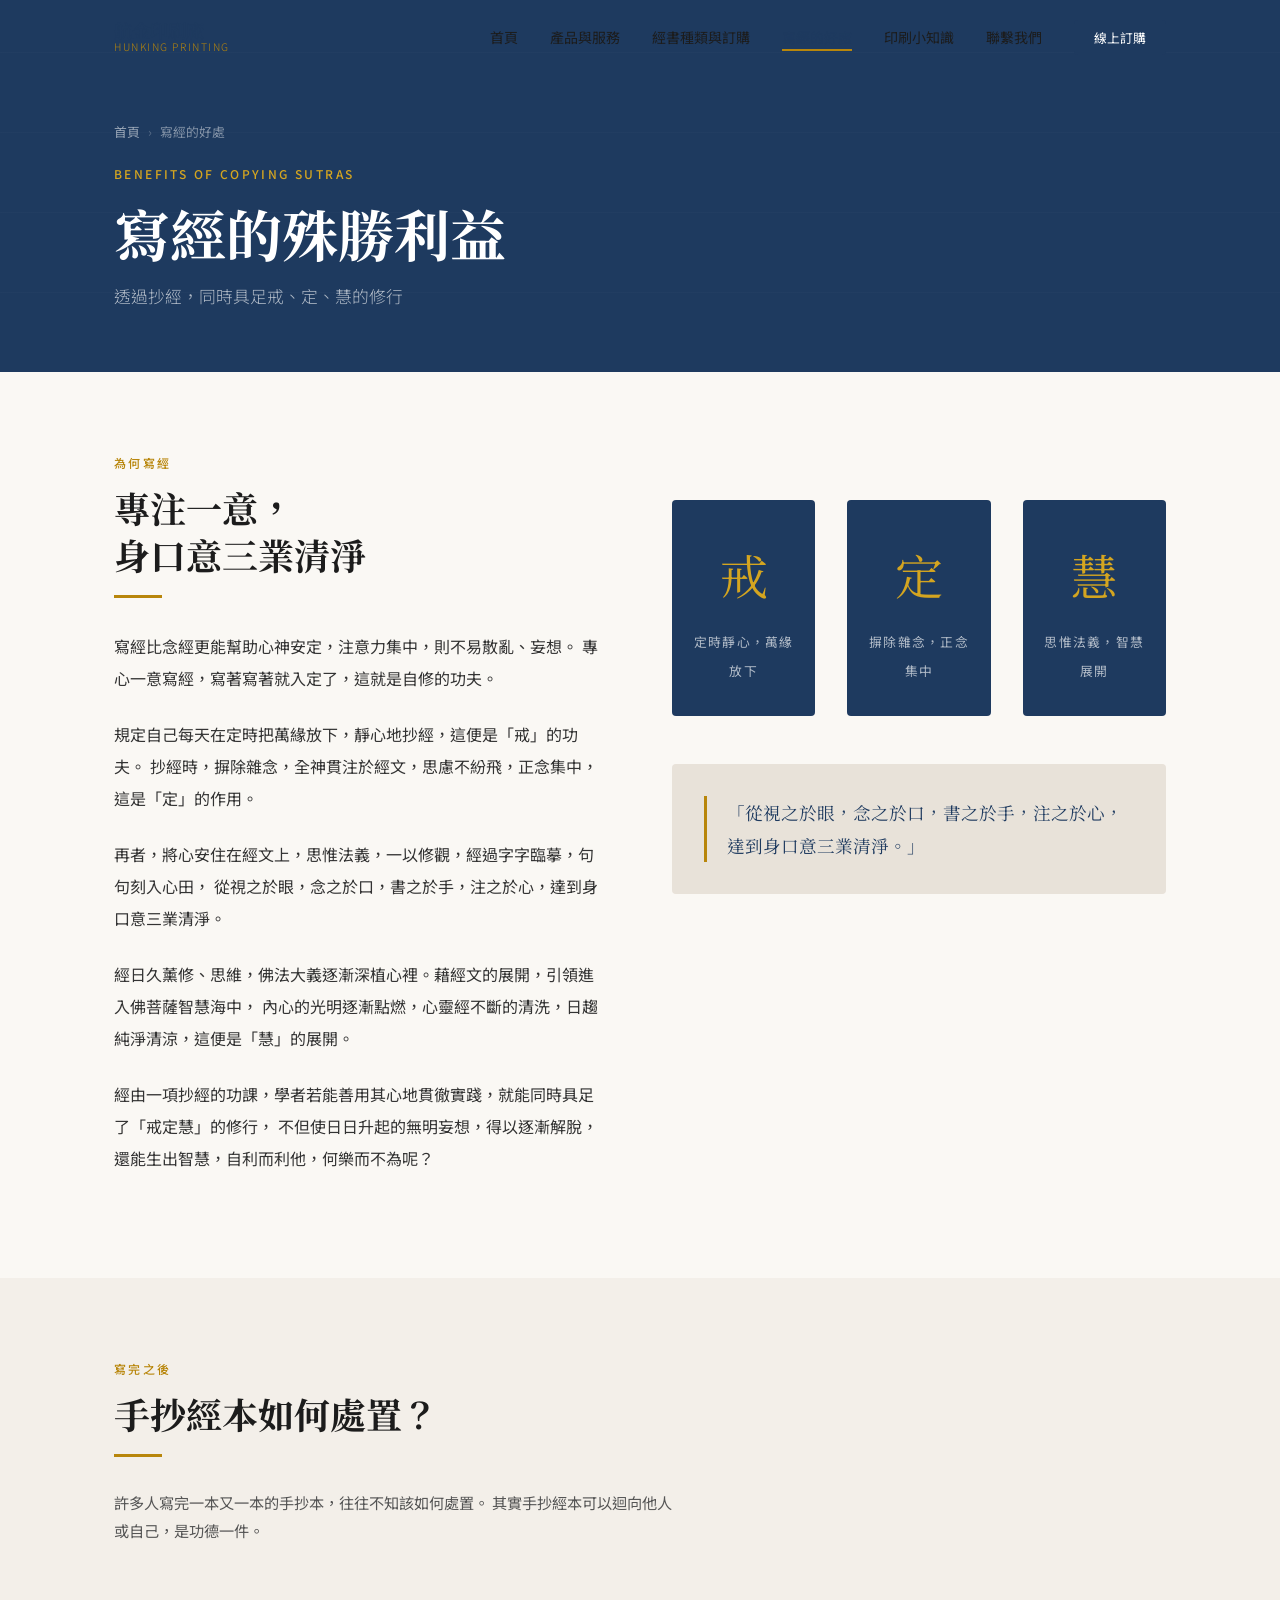
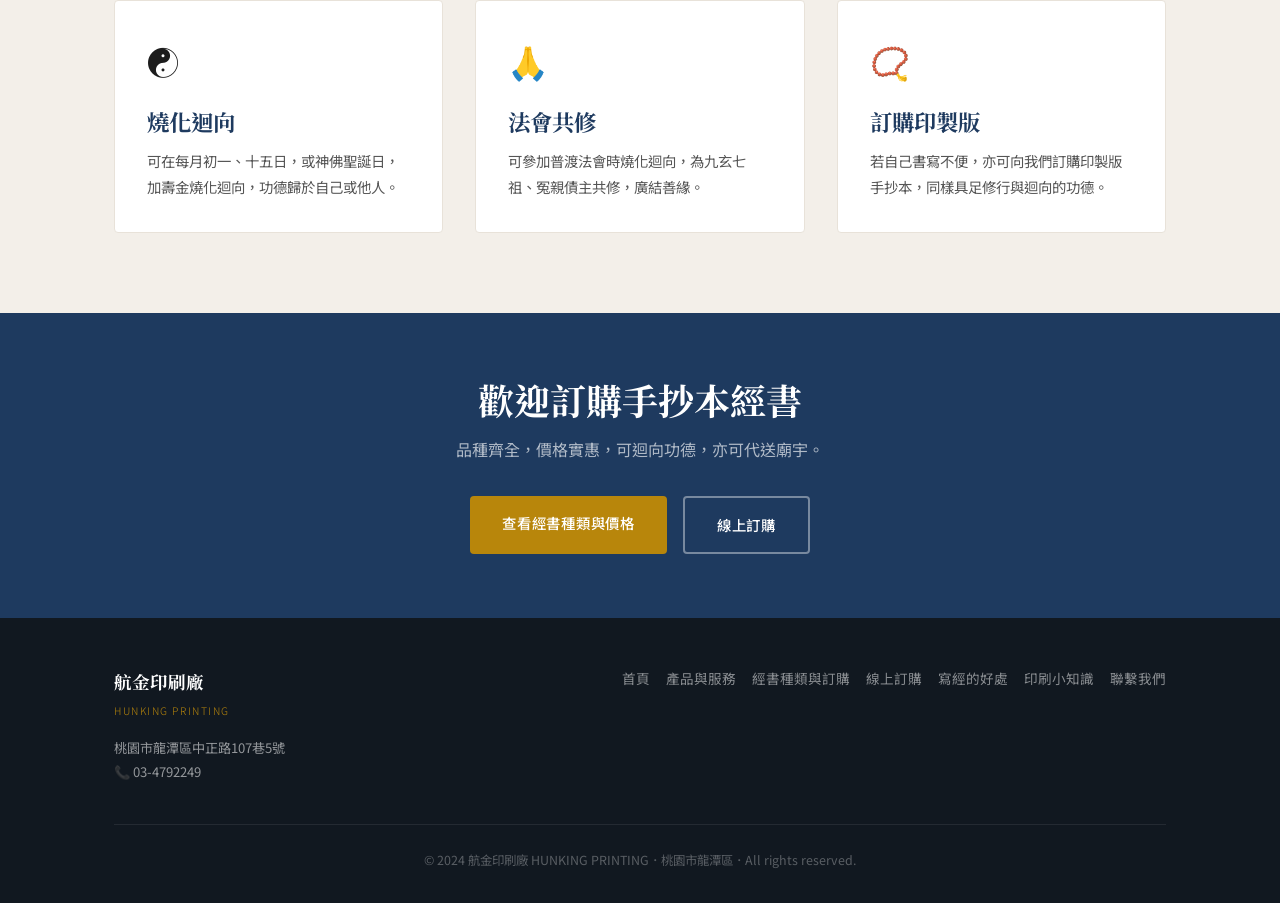
==== benefit.html @ dbadaa21 "Initial launch: 航金印刷廠 HUNKING 全新網站 7頁靜態網站：首頁、產品與服務、經書種類與訂購、線上訂購、 寫經的好處、印刷小知識、聯繫我們。 設計風格參考 impeccable" ====
<!DOCTYPE html>
<html lang="zh-TW">
<head>
  <meta charset="UTF-8">
  <meta name="viewport" content="width=device-width, initial-scale=1.0">
  <meta name="description" content="寫經的殊勝利益：寫經如何幫助心神安定、戒定慧三業清淨，以及手抄經本的處置方式。">
  <title>寫經的好處 — 航金印刷廠 HUNKING</title>
  <link rel="stylesheet" href="css/style.css">
</head>
<body>

<nav class="site-nav" role="navigation">
  <div class="nav-inner">
    <a href="index.html" class="nav-logo">航金印刷廠<span>HUNKING PRINTING</span></a>
    <ul class="nav-links">
      <li><a href="index.html">首頁</a></li>
      <li><a href="service.html">產品與服務</a></li>
      <li><a href="sutra.html">經書種類與訂購</a></li>
      <li><a href="benefit.html">寫經的好處</a></li>
      <li><a href="knowledge.html">印刷小知識</a></li>
      <li><a href="contact.html">聯繫我們</a></li>
      <li class="nav-cta"><a href="order.html">線上訂購</a></li>
    </ul>
    <button class="nav-toggle" aria-label="開啟選單"><span></span><span></span><span></span></button>
  </div>
</nav>
<div class="nav-mobile">
  <a href="index.html">首頁</a><a href="service.html">產品與服務</a><a href="sutra.html">經書種類與訂購</a>
  <a href="benefit.html">寫經的好處</a><a href="knowledge.html">印刷小知識</a>
  <a href="contact.html">聯繫我們</a><a href="order.html">線上訂購</a>
</div>

<header class="page-hero">
  <div class="container">
    <div class="page-hero-content">
      <nav class="breadcrumb"><a href="index.html">首頁</a><span class="sep">›</span><span>寫經的好處</span></nav>
      <span class="section-label" style="color:var(--gold-lt);">Benefits of Copying Sutras</span>
      <h1>寫經的殊勝利益</h1>
      <p>透過抄經，同時具足戒、定、慧的修行</p>
    </div>
  </div>
</header>

<section class="section">
  <div class="container">
    <div class="two-col">
      <div class="fade-in">
        <span class="section-label">為何寫經</span>
        <h2>專注一意，<br>身口意三業清淨</h2>
        <div class="divider"></div>

        <div class="benefit-body">
          <p>
            寫經比念經更能幫助心神安定，注意力集中，則不易散亂、妄想。
            專心一意寫經，寫著寫著就入定了，這就是自修的功夫。
          </p>
          <p>
            規定自己每天在定時把萬緣放下，靜心地抄經，這便是「戒」的功夫。
            抄經時，摒除雜念，全神貫注於經文，思慮不紛飛，正念集中，這是「定」的作用。
          </p>
          <p>
            再者，將心安住在經文上，思惟法義，一以修觀，經過字字臨摹，句句刻入心田，
            從視之於眼，念之於口，書之於手，注之於心，達到身口意三業清淨。
          </p>
          <p>
            經日久薰修、思維，佛法大義逐漸深植心裡。藉經文的展開，引領進入佛菩薩智慧海中，
            內心的光明逐漸點燃，心靈經不斷的清洗，日趨純淨清涼，這便是「慧」的展開。
          </p>
          <p>
            經由一項抄經的功課，學者若能善用其心地貫徹實踐，就能同時具足了「戒定慧」的修行，
            不但使日日升起的無明妄想，得以逐漸解脫，還能生出智慧，自利而利他，何樂而不為呢？
          </p>
        </div>
      </div>

      <div class="fade-in">
        <div class="three-virtues">
          <div class="virtue">
            <span class="virtue-char">戒</span>
            <span class="virtue-name">定時靜心，萬緣放下</span>
          </div>
          <div class="virtue">
            <span class="virtue-char">定</span>
            <span class="virtue-name">摒除雜念，正念集中</span>
          </div>
          <div class="virtue">
            <span class="virtue-char">慧</span>
            <span class="virtue-name">思惟法義，智慧展開</span>
          </div>
        </div>

        <div style="background:var(--divider);padding:32px;border-radius:4px;margin-top:8px;">
          <blockquote style="font-family:var(--serif);font-size:1.1rem;line-height:1.9;color:var(--navy);border-left:3px solid var(--gold);padding-left:20px;margin:0;">
            「從視之於眼，念之於口，書之於手，注之於心，達到身口意三業清淨。」
          </blockquote>
        </div>
      </div>
    </div>
  </div>
</section>

<!-- ── 經本處置 ── -->
<section class="section section-alt">
  <div class="container">
    <div class="section-header fade-in">
      <span class="section-label">寫完之後</span>
      <h2>手抄經本如何處置？</h2>
      <div class="divider"></div>
      <p style="color:#555;max-width:560px;font-size:0.95rem;">
        許多人寫完一本又一本的手抄本，往往不知該如何處置。
        其實手抄經本可以迴向他人或自己，是功德一件。
      </p>
    </div>
    <div class="card-grid fade-in">
      <div class="card">
        <div class="card-icon">☯️</div>
        <h3>燒化迴向</h3>
        <p>可在每月初一、十五日，或神佛聖誕日，加壽金燒化迴向，功德歸於自己或他人。</p>
      </div>
      <div class="card">
        <div class="card-icon">🙏</div>
        <h3>法會共修</h3>
        <p>可參加普渡法會時燒化迴向，為九玄七祖、冤親債主共修，廣結善緣。</p>
      </div>
      <div class="card">
        <div class="card-icon">📿</div>
        <h3>訂購印製版</h3>
        <p>若自己書寫不便，亦可向我們訂購印製版手抄本，同樣具足修行與迴向的功德。</p>
      </div>
    </div>
  </div>
</section>

<section class="cta-block">
  <div class="container fade-in">
    <h2>歡迎訂購手抄本經書</h2>
    <p>品種齊全，價格實惠，可迴向功德，亦可代送廟宇。</p>
    <div style="display:flex;gap:16px;justify-content:center;flex-wrap:wrap;">
      <a href="sutra.html" class="btn btn-gold">查看經書種類與價格</a>
      <a href="order.html" class="btn btn-outline" style="border-color:rgba(255,255,255,0.4);color:#fff;">線上訂購</a>
    </div>
  </div>
</section>

<footer class="site-footer">
  <div class="container">
    <div class="footer-inner">
      <div>
        <div class="footer-brand">航金印刷廠<span>HUNKING PRINTING</span></div>
        <p style="margin-top:16px;font-size:0.82rem;max-width:260px;line-height:1.8;">桃園市龍潭區中正路107巷5號<br>📞 03-4792249</p>
      </div>
      <div class="footer-links">
        <a href="index.html">首頁</a><a href="service.html">產品與服務</a><a href="sutra.html">經書種類與訂購</a>
        <a href="order.html">線上訂購</a><a href="benefit.html">寫經的好處</a><a href="knowledge.html">印刷小知識</a><a href="contact.html">聯繫我們</a>
      </div>
    </div>
    <div class="footer-copy">&copy; 2024 航金印刷廠 HUNKING PRINTING．桃園市龍潭區．All rights reserved.</div>
  </div>
</footer>
<script src="js/main.js"></script>
</body>
</html>
---- css/style.css ----
/* =============================================
   航金印刷廠 HUNKING — Global Styles
   Design: impeccable.style minimalist principles
   ============================================= */

@import url('https://fonts.googleapis.com/css2?family=Noto+Serif+TC:wght@400;600;700&family=Noto+Sans+TC:wght@300;400;500&display=swap');

/* ── Reset & Base ── */
*, *::before, *::after { box-sizing: border-box; margin: 0; padding: 0; }

:root {
  --bg:       #FAF8F4;
  --text:     #1C1C1C;
  --navy:     #1E3A5F;
  --gold:     #B8860B;
  --gold-lt:  #D4A520;
  --divider:  #E8E2D9;
  --white:    #FFFFFF;
  --serif:    'Noto Serif TC', serif;
  --sans:     'Noto Sans TC', sans-serif;
  --max-w:    1100px;
  --radius:   4px;
  --trans:    0.25s ease;
}

html { scroll-behavior: smooth; }

body {
  font-family: var(--sans);
  background: var(--bg);
  color: var(--text);
  line-height: 1.8;
  font-size: 16px;
  -webkit-font-smoothing: antialiased;
}

img { max-width: 100%; display: block; }
a { color: inherit; text-decoration: none; }

/* ── Container ── */
.container {
  max-width: var(--max-w);
  margin: 0 auto;
  padding: 0 24px;
}

/* ── Typography ── */
h1, h2, h3, h4 {
  font-family: var(--serif);
  font-weight: 700;
  line-height: 1.3;
}

h1 { font-size: clamp(2rem, 5vw, 3.5rem); }
h2 { font-size: clamp(1.5rem, 3vw, 2.25rem); }
h3 { font-size: clamp(1.1rem, 2vw, 1.4rem); }

.section-label {
  font-family: var(--sans);
  font-size: 0.75rem;
  font-weight: 500;
  letter-spacing: 0.2em;
  text-transform: uppercase;
  color: var(--gold);
  margin-bottom: 12px;
  display: block;
}

/* ── Buttons ── */
.btn {
  display: inline-block;
  padding: 14px 32px;
  font-family: var(--sans);
  font-size: 0.9rem;
  font-weight: 500;
  letter-spacing: 0.05em;
  border-radius: var(--radius);
  cursor: pointer;
  transition: var(--trans);
  border: none;
}

.btn-primary {
  background: var(--navy);
  color: var(--white);
}
.btn-primary:hover { background: #2a4f82; }

.btn-outline {
  border: 2px solid var(--navy);
  color: var(--navy);
  background: transparent;
}
.btn-outline:hover { background: var(--navy); color: var(--white); }

.btn-gold {
  background: var(--gold);
  color: var(--white);
}
.btn-gold:hover { background: var(--gold-lt); }

/* ── Divider ── */
.divider {
  width: 48px;
  height: 3px;
  background: var(--gold);
  margin: 16px 0 32px;
}
.divider-center { margin-left: auto; margin-right: auto; }

/* ── Nav ── */
.site-nav {
  position: fixed;
  top: 0; left: 0; right: 0;
  z-index: 100;
  background: transparent;
  transition: background var(--trans), box-shadow var(--trans);
  padding: 0;
}
.site-nav.scrolled {
  background: rgba(250,248,244,0.97);
  box-shadow: 0 1px 0 var(--divider);
}

.nav-inner {
  display: flex;
  align-items: center;
  justify-content: space-between;
  height: 72px;
  max-width: var(--max-w);
  margin: 0 auto;
  padding: 0 24px;
}

.nav-logo {
  font-family: var(--serif);
  font-size: 1.15rem;
  font-weight: 700;
  color: var(--navy);
  line-height: 1.2;
}
.nav-logo span {
  display: block;
  font-family: var(--sans);
  font-size: 0.65rem;
  font-weight: 300;
  letter-spacing: 0.15em;
  color: var(--gold);
  text-transform: uppercase;
}

.nav-links {
  display: flex;
  gap: 32px;
  list-style: none;
  align-items: center;
}
.nav-links a {
  font-size: 0.875rem;
  font-weight: 400;
  color: var(--text);
  transition: color var(--trans);
  position: relative;
}
.nav-links a::after {
  content: '';
  position: absolute;
  bottom: -4px; left: 0; right: 0;
  height: 2px;
  background: var(--gold);
  transform: scaleX(0);
  transform-origin: left;
  transition: transform var(--trans);
}
.nav-links a:hover::after,
.nav-links a.active::after { transform: scaleX(1); }
.nav-links a:hover,
.nav-links a.active { color: var(--navy); }

.nav-links .nav-cta a {
  background: var(--navy);
  color: var(--white);
  padding: 8px 20px;
  border-radius: var(--radius);
  font-size: 0.8rem;
}
.nav-links .nav-cta a::after { display: none; }
.nav-links .nav-cta a:hover { background: #2a4f82; }

/* Hamburger */
.nav-toggle {
  display: none;
  flex-direction: column;
  gap: 5px;
  cursor: pointer;
  background: none;
  border: none;
  padding: 4px;
}
.nav-toggle span {
  display: block;
  width: 24px; height: 2px;
  background: var(--navy);
  transition: var(--trans);
}
.nav-toggle.open span:nth-child(1) { transform: translateY(7px) rotate(45deg); }
.nav-toggle.open span:nth-child(2) { opacity: 0; }
.nav-toggle.open span:nth-child(3) { transform: translateY(-7px) rotate(-45deg); }

/* Mobile nav */
.nav-mobile {
  display: none;
  position: fixed;
  top: 72px; left: 0; right: 0;
  background: var(--bg);
  border-bottom: 1px solid var(--divider);
  z-index: 99;
  padding: 24px;
  flex-direction: column;
  gap: 20px;
}
.nav-mobile.open { display: flex; }
.nav-mobile a {
  font-size: 1rem;
  color: var(--text);
  padding: 8px 0;
  border-bottom: 1px solid var(--divider);
}
.nav-mobile a:last-child { border-bottom: none; }

/* ── Hero ── */
.hero {
  padding: 160px 0 100px;
  background: var(--navy);
  position: relative;
  overflow: hidden;
}
.hero::before {
  content: '';
  position: absolute;
  inset: 0;
  background: repeating-linear-gradient(
    0deg,
    transparent,
    transparent 79px,
    rgba(255,255,255,0.03) 80px
  ),
  repeating-linear-gradient(
    90deg,
    transparent,
    transparent 79px,
    rgba(255,255,255,0.03) 80px
  );
}
.hero-content {
  position: relative;
  z-index: 1;
  max-width: 680px;
}
.hero-eyebrow {
  font-family: var(--sans);
  font-size: 0.75rem;
  font-weight: 300;
  letter-spacing: 0.25em;
  text-transform: uppercase;
  color: var(--gold-lt);
  margin-bottom: 24px;
  display: block;
}
.hero h1 { color: var(--white); margin-bottom: 20px; }
.hero-sub {
  font-size: clamp(1rem, 1.5vw, 1.15rem);
  color: rgba(255,255,255,0.72);
  margin-bottom: 40px;
  font-weight: 300;
  line-height: 1.9;
}
.hero-actions { display: flex; gap: 16px; flex-wrap: wrap; }

/* Page Hero (smaller, for inner pages) */
.page-hero {
  padding: 120px 0 60px;
  background: var(--navy);
  position: relative;
  overflow: hidden;
}
.page-hero::before {
  content: '';
  position: absolute;
  inset: 0;
  background: repeating-linear-gradient(
    0deg,
    transparent,
    transparent 79px,
    rgba(255,255,255,0.03) 80px
  );
}
.page-hero-content { position: relative; z-index: 1; }
.page-hero h1 { color: var(--white); }
.page-hero p {
  color: rgba(255,255,255,0.65);
  font-weight: 300;
  margin-top: 12px;
  font-size: 1.05rem;
}

/* ── Section ── */
.section { padding: 80px 0; }
.section-alt { background: #F3EFE9; }
.section-dark { background: var(--navy); }
.section-header { margin-bottom: 56px; }
.section-header-center { text-align: center; }

/* ── Cards ── */
.card-grid {
  display: grid;
  grid-template-columns: repeat(auto-fit, minmax(280px, 1fr));
  gap: 32px;
}
.card {
  background: var(--white);
  border: 1px solid var(--divider);
  border-radius: var(--radius);
  padding: 32px;
  transition: box-shadow var(--trans);
}
.card:hover { box-shadow: 0 4px 24px rgba(0,0,0,0.07); }
.card-icon {
  font-size: 2rem;
  margin-bottom: 16px;
}
.card h3 { margin-bottom: 12px; color: var(--navy); }
.card p { font-size: 0.9rem; color: #555; line-height: 1.8; }

/* ── Two-col layout ── */
.two-col {
  display: grid;
  grid-template-columns: 1fr 1fr;
  gap: 64px;
  align-items: start;
}

/* ── Service list ── */
.service-list {
  list-style: none;
  display: grid;
  grid-template-columns: 1fr 1fr;
  gap: 12px 24px;
}
.service-list li {
  display: flex;
  align-items: flex-start;
  gap: 10px;
  font-size: 0.9rem;
  padding: 10px 0;
  border-bottom: 1px solid var(--divider);
}
.service-list li::before {
  content: '—';
  color: var(--gold);
  flex-shrink: 0;
  font-weight: 700;
}

/* ── Book cards (sutra page) ── */
.book-grid {
  display: grid;
  grid-template-columns: repeat(auto-fill, minmax(240px, 1fr));
  gap: 20px;
}
.book-card {
  background: var(--white);
  border: 1px solid var(--divider);
  border-radius: var(--radius);
  padding: 24px;
  display: flex;
  flex-direction: column;
  gap: 8px;
  transition: border-color var(--trans), box-shadow var(--trans);
}
.book-card:hover {
  border-color: var(--gold);
  box-shadow: 0 2px 16px rgba(0,0,0,0.06);
}
.book-title {
  font-family: var(--serif);
  font-size: 1rem;
  font-weight: 600;
  color: var(--navy);
  line-height: 1.5;
}
.book-series {
  font-size: 0.75rem;
  color: var(--gold);
  font-weight: 500;
  letter-spacing: 0.05em;
}
.book-price {
  font-size: 1.1rem;
  font-weight: 600;
  color: var(--text);
  margin-top: auto;
  padding-top: 12px;
  border-top: 1px solid var(--divider);
}

/* ── Order info banner ── */
.order-banner {
  background: #EAF0F8;
  border-left: 4px solid var(--navy);
  padding: 20px 24px;
  border-radius: 0 var(--radius) var(--radius) 0;
  margin-bottom: 40px;
  font-size: 0.9rem;
  line-height: 1.8;
}
.order-banner strong { color: var(--navy); }

/* ── Benefit page ── */
.benefit-body {
  font-size: 1rem;
  line-height: 2;
  color: #333;
  max-width: 680px;
}
.benefit-body p { margin-bottom: 1.5em; }

.three-virtues {
  display: flex;
  gap: 32px;
  margin: 48px 0;
}
.virtue {
  flex: 1;
  text-align: center;
  padding: 32px 16px;
  background: var(--navy);
  color: var(--white);
  border-radius: var(--radius);
}
.virtue-char {
  font-family: var(--serif);
  font-size: 3rem;
  color: var(--gold-lt);
  display: block;
  margin-bottom: 8px;
}
.virtue-name {
  font-size: 0.8rem;
  letter-spacing: 0.1em;
  color: rgba(255,255,255,0.65);
}

/* ── Knowledge page ── */
.knowledge-list {
  list-style: none;
  counter-reset: know-counter;
}
.knowledge-item {
  counter-increment: know-counter;
  padding: 32px 0;
  border-bottom: 1px solid var(--divider);
  display: grid;
  grid-template-columns: 48px 1fr;
  gap: 24px;
  align-items: start;
}
.knowledge-item::before {
  content: counter(know-counter, decimal-leading-zero);
  font-family: var(--serif);
  font-size: 1.8rem;
  color: var(--gold);
  font-weight: 700;
  line-height: 1;
  padding-top: 4px;
}
.knowledge-item h3 {
  color: var(--navy);
  margin-bottom: 8px;
  font-size: 1.05rem;
}
.knowledge-item p {
  font-size: 0.9rem;
  line-height: 1.9;
  color: #444;
}

/* ── Contact page ── */
.hours-table {
  width: 100%;
  border-collapse: collapse;
  font-size: 0.9rem;
}
.hours-table th {
  text-align: left;
  padding: 12px 16px;
  background: var(--navy);
  color: var(--white);
  font-weight: 500;
  font-size: 0.8rem;
  letter-spacing: 0.05em;
}
.hours-table td {
  padding: 12px 16px;
  border-bottom: 1px solid var(--divider);
}
.hours-table tr:last-child td { border-bottom: none; }
.hours-table tr:nth-child(even) td { background: #f5f1eb; }
.hours-closed { color: #999; font-style: italic; }

.contact-info { display: flex; flex-direction: column; gap: 20px; }
.contact-row {
  display: flex;
  gap: 16px;
  align-items: flex-start;
  padding-bottom: 20px;
  border-bottom: 1px solid var(--divider);
}
.contact-row:last-child { border-bottom: none; }
.contact-icon { font-size: 1.25rem; flex-shrink: 0; margin-top: 2px; }
.contact-label {
  font-size: 0.7rem;
  font-weight: 500;
  letter-spacing: 0.1em;
  text-transform: uppercase;
  color: var(--gold);
  margin-bottom: 4px;
}
.contact-value { font-size: 0.95rem; color: var(--text); }
.contact-value a:hover { color: var(--navy); text-decoration: underline; }

.map-wrap {
  border-radius: var(--radius);
  overflow: hidden;
  border: 1px solid var(--divider);
  margin-top: 40px;
}
.map-wrap iframe { display: block; width: 100%; height: 340px; border: 0; }

/* ── Order form ── */
.form-group {
  margin-bottom: 24px;
}
label {
  display: block;
  font-size: 0.8rem;
  font-weight: 500;
  letter-spacing: 0.05em;
  text-transform: uppercase;
  color: var(--navy);
  margin-bottom: 8px;
}
input[type=text],
input[type=tel],
input[type=email],
input[type=number],
select,
textarea {
  width: 100%;
  padding: 12px 16px;
  border: 1px solid var(--divider);
  border-radius: var(--radius);
  font-family: var(--sans);
  font-size: 0.95rem;
  background: var(--white);
  color: var(--text);
  transition: border-color var(--trans);
}
input:focus, select:focus, textarea:focus {
  outline: none;
  border-color: var(--navy);
}
textarea { resize: vertical; min-height: 120px; }
.form-row { display: grid; grid-template-columns: 1fr 1fr; gap: 20px; }

/* ── CTA block ── */
.cta-block {
  background: var(--navy);
  padding: 64px 0;
  text-align: center;
}
.cta-block h2 { color: var(--white); margin-bottom: 12px; }
.cta-block p { color: rgba(255,255,255,0.65); margin-bottom: 32px; font-size: 1rem; }

/* ── Stats ── */
.stats {
  display: flex;
  gap: 48px;
  flex-wrap: wrap;
}
.stat-num {
  font-family: var(--serif);
  font-size: 3rem;
  font-weight: 700;
  color: var(--gold);
  line-height: 1;
}
.stat-label {
  font-size: 0.8rem;
  color: rgba(255,255,255,0.6);
  margin-top: 4px;
  letter-spacing: 0.05em;
}

/* ── Footer ── */
.site-footer {
  background: #111820;
  color: rgba(255,255,255,0.55);
  padding: 48px 0 32px;
}
.footer-inner {
  display: flex;
  justify-content: space-between;
  align-items: flex-start;
  flex-wrap: wrap;
  gap: 32px;
  margin-bottom: 40px;
}
.footer-brand {
  font-family: var(--serif);
  font-size: 1.1rem;
  color: var(--white);
  font-weight: 700;
}
.footer-brand span {
  display: block;
  font-family: var(--sans);
  font-size: 0.65rem;
  font-weight: 300;
  letter-spacing: 0.15em;
  color: var(--gold);
  text-transform: uppercase;
  margin-top: 4px;
}
.footer-links {
  display: flex;
  gap: 16px;
  flex-wrap: wrap;
}
.footer-links a {
  font-size: 0.85rem;
  color: rgba(255,255,255,0.5);
  transition: color var(--trans);
}
.footer-links a:hover { color: var(--white); }
.footer-copy {
  border-top: 1px solid rgba(255,255,255,0.08);
  padding-top: 24px;
  font-size: 0.78rem;
  color: rgba(255,255,255,0.3);
  text-align: center;
}

/* ── Inline breadcrumb ── */
.breadcrumb {
  font-size: 0.8rem;
  color: rgba(255,255,255,0.45);
  margin-bottom: 20px;
  display: flex;
  gap: 8px;
  align-items: center;
}
.breadcrumb a { color: rgba(255,255,255,0.55); }
.breadcrumb a:hover { color: var(--white); }
.breadcrumb .sep { color: rgba(255,255,255,0.25); }

/* ── Utilities ── */
.mt-8  { margin-top:  8px; }
.mt-16 { margin-top: 16px; }
.mt-24 { margin-top: 24px; }
.mt-40 { margin-top: 40px; }
.mb-8  { margin-bottom:  8px; }
.mb-16 { margin-bottom: 16px; }
.mb-32 { margin-bottom: 32px; }
.text-gold { color: var(--gold); }
.text-navy { color: var(--navy); }
.text-sm   { font-size: 0.875rem; }
.text-muted { color: #777; }
.font-serif { font-family: var(--serif); }

/* ── Responsive ── */
@media (max-width: 768px) {
  .nav-links { display: none; }
  .nav-toggle { display: flex; }

  .hero { padding: 120px 0 72px; }
  .hero-actions { flex-direction: column; }
  .hero-actions .btn { text-align: center; }

  .section { padding: 56px 0; }
  .two-col { grid-template-columns: 1fr; gap: 40px; }
  .form-row { grid-template-columns: 1fr; }
  .service-list { grid-template-columns: 1fr; }
  .three-virtues { flex-direction: column; }
  .stats { gap: 32px; }

  .footer-inner { flex-direction: column; }
  .footer-links { flex-direction: column; gap: 12px; }
}

@media (max-width: 480px) {
  .book-grid { grid-template-columns: 1fr; }
  .knowledge-item { grid-template-columns: 36px 1fr; gap: 16px; }
}
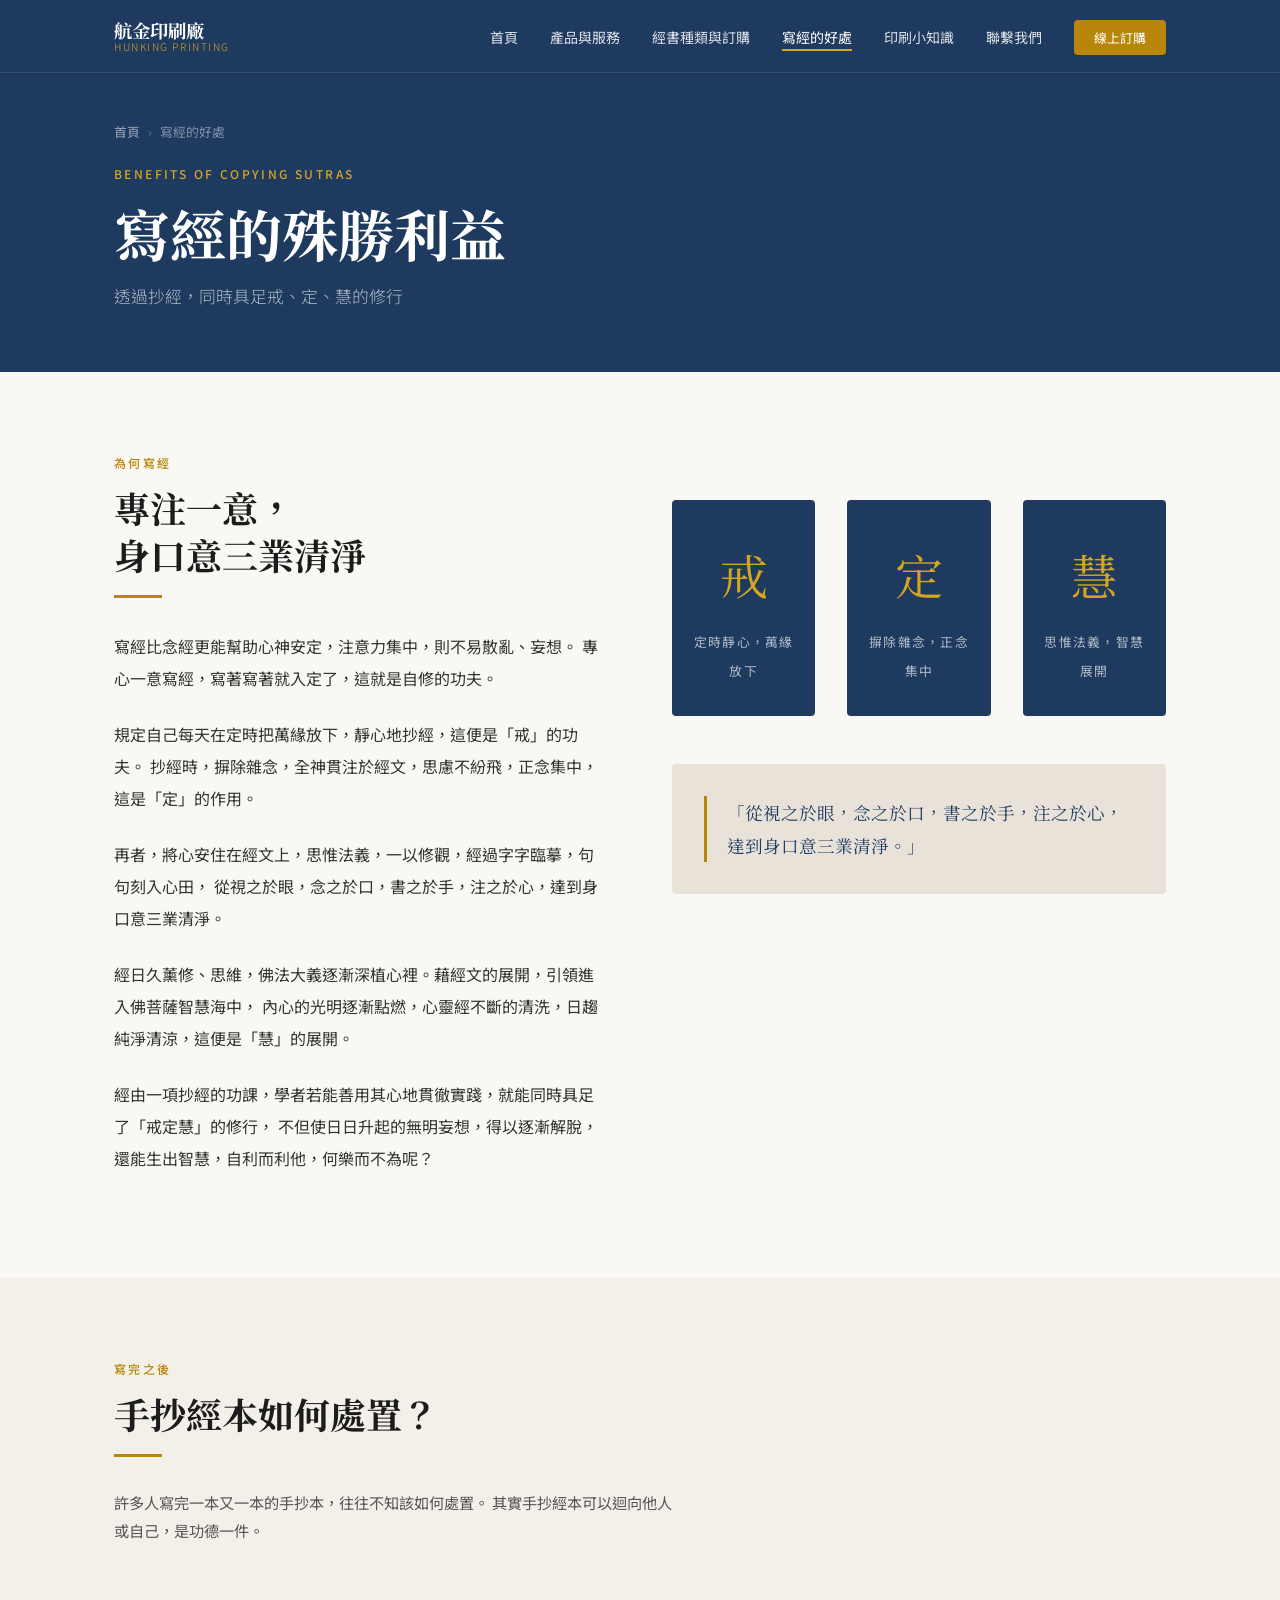
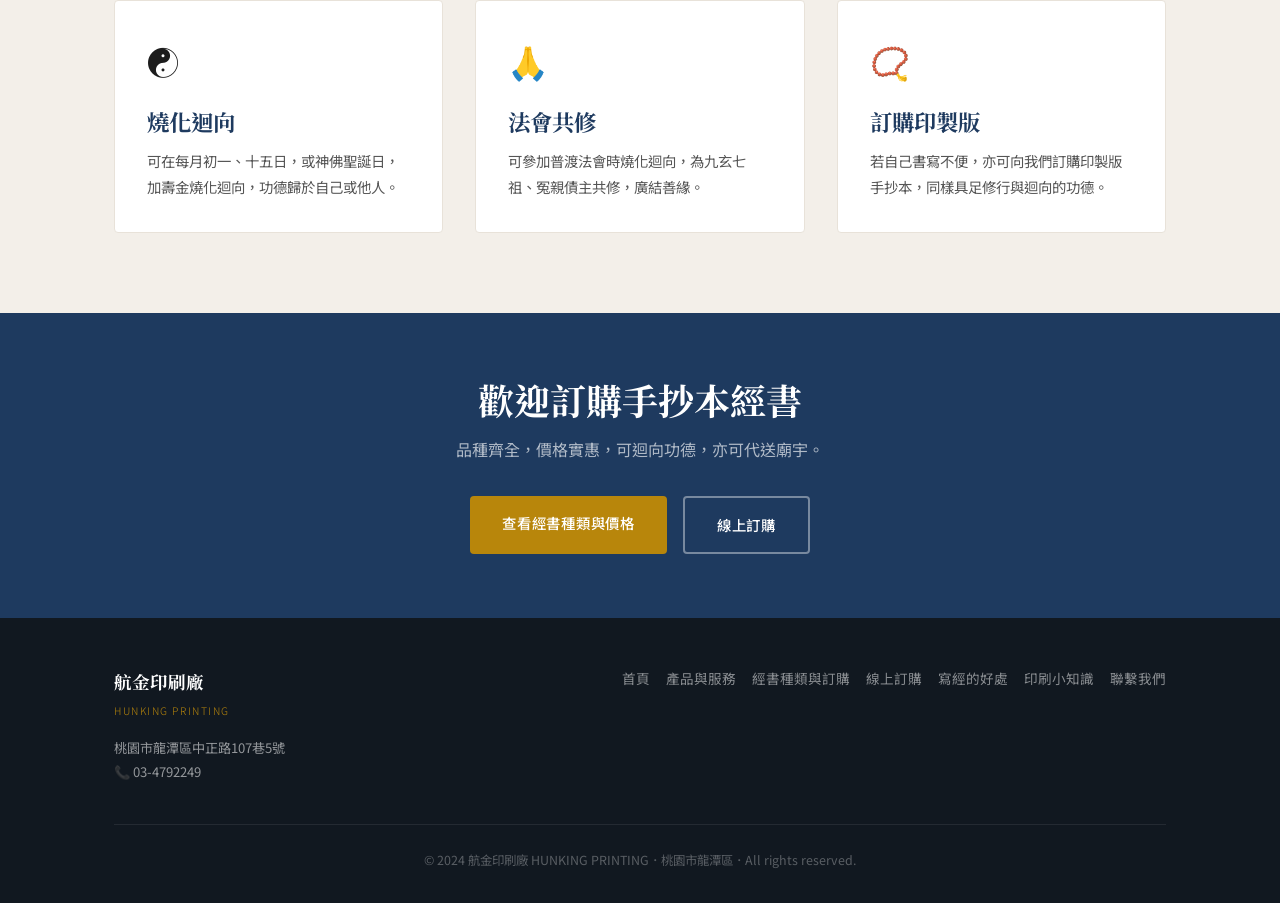
==== commit af3b4bcc: "新增全站 Open Graph & Twitter Card meta 標籤 所有 7 個頁面加入 og:title、og:description、og:url、og:image（1200×630） " ====
--- a/benefit.html
+++ b/benefit.html
@@ -5,6 +5,16 @@
   <meta name="viewport" content="width=device-width, initial-scale=1.0">
   <meta name="description" content="寫經的殊勝利益：寫經如何幫助心神安定、戒定慧三業清淨，以及手抄經本的處置方式。">
   <title>寫經的好處 — 航金印刷廠 HUNKING</title>
+  <meta property="og:type" content="website">
+  <meta property="og:site_name" content="航金印刷廠 HUNKING">
+  <meta property="og:title" content="寫經的好處 — 航金印刷廠 HUNKING">
+  <meta property="og:description" content="寫經的殊勝利益：寫經如何幫助心神安定、戒定慧三業清淨，以及手抄經本的處置方式。">
+  <meta property="og:url" content="https://hunking-printing.com/benefit.html">
+  <meta property="og:image" content="https://hunking-printing.com/og-image.png">
+  <meta property="og:image:width" content="1200">
+  <meta property="og:image:height" content="630">
+  <meta name="twitter:card" content="summary_large_image">
+  <meta name="twitter:image" content="https://hunking-printing.com/og-image.png">
   <link rel="stylesheet" href="css/style.css">
 </head>
 <body>
--- a/css/style.css
+++ b/css/style.css
@@ -113,13 +113,22 @@
   position: fixed;
   top: 0; left: 0; right: 0;
   z-index: 100;
-  background: transparent;
-  transition: background var(--trans), box-shadow var(--trans);
+  background: var(--navy);
+  border-bottom: 1px solid rgba(255,255,255,0.1);
+  transition: box-shadow var(--trans);
   padding: 0;
 }
 .site-nav.scrolled {
-  background: rgba(250,248,244,0.97);
-  box-shadow: 0 1px 0 var(--divider);
+  box-shadow: 0 2px 16px rgba(0,0,0,0.2);
+}
+
+/* Light variant — homepage only */
+.site-nav.nav-light {
+  background: var(--white);
+  border-bottom: 1px solid var(--divider);
+}
+.site-nav.nav-light.scrolled {
+  box-shadow: 0 2px 12px rgba(0,0,0,0.08);
 }
 
 .nav-inner {
@@ -136,7 +145,7 @@
   font-family: var(--serif);
   font-size: 1.15rem;
   font-weight: 700;
-  color: var(--navy);
+  color: var(--white);
   line-height: 1.2;
 }
 .nav-logo span {
@@ -145,9 +154,12 @@
   font-size: 0.65rem;
   font-weight: 300;
   letter-spacing: 0.15em;
-  color: var(--gold);
+  color: var(--gold-lt);
   text-transform: uppercase;
 }
+/* Light nav overrides */
+.nav-light .nav-logo { color: var(--navy); }
+.nav-light .nav-logo span { color: var(--gold); }
 
 .nav-links {
   display: flex;
@@ -158,7 +170,7 @@
 .nav-links a {
   font-size: 0.875rem;
   font-weight: 400;
-  color: var(--text);
+  color: rgba(255,255,255,0.85);
   transition: color var(--trans);
   position: relative;
 }
@@ -167,7 +179,7 @@
   position: absolute;
   bottom: -4px; left: 0; right: 0;
   height: 2px;
-  background: var(--gold);
+  background: var(--gold-lt);
   transform: scaleX(0);
   transform-origin: left;
   transition: transform var(--trans);
@@ -175,17 +187,25 @@
 .nav-links a:hover::after,
 .nav-links a.active::after { transform: scaleX(1); }
 .nav-links a:hover,
-.nav-links a.active { color: var(--navy); }
+.nav-links a.active { color: var(--white); }
+
+/* Light nav link overrides */
+.nav-light .nav-links a { color: var(--text); }
+.nav-light .nav-links a::after { background: var(--gold); }
+.nav-light .nav-links a:hover,
+.nav-light .nav-links a.active { color: var(--navy); }
 
 .nav-links .nav-cta a {
-  background: var(--navy);
+  background: var(--gold);
   color: var(--white);
   padding: 8px 20px;
   border-radius: var(--radius);
   font-size: 0.8rem;
 }
 .nav-links .nav-cta a::after { display: none; }
-.nav-links .nav-cta a:hover { background: #2a4f82; }
+.nav-links .nav-cta a:hover { background: var(--gold-lt); }
+.nav-light .nav-links .nav-cta a { background: var(--navy); }
+.nav-light .nav-links .nav-cta a:hover { background: #2a4f82; }
 
 /* Hamburger */
 .nav-toggle {
@@ -200,9 +220,10 @@
 .nav-toggle span {
   display: block;
   width: 24px; height: 2px;
-  background: var(--navy);
+  background: var(--white);
   transition: var(--trans);
 }
+.nav-light .nav-toggle span { background: var(--navy); }
 .nav-toggle.open span:nth-child(1) { transform: translateY(7px) rotate(45deg); }
 .nav-toggle.open span:nth-child(2) { opacity: 0; }
 .nav-toggle.open span:nth-child(3) { transform: translateY(-7px) rotate(-45deg); }
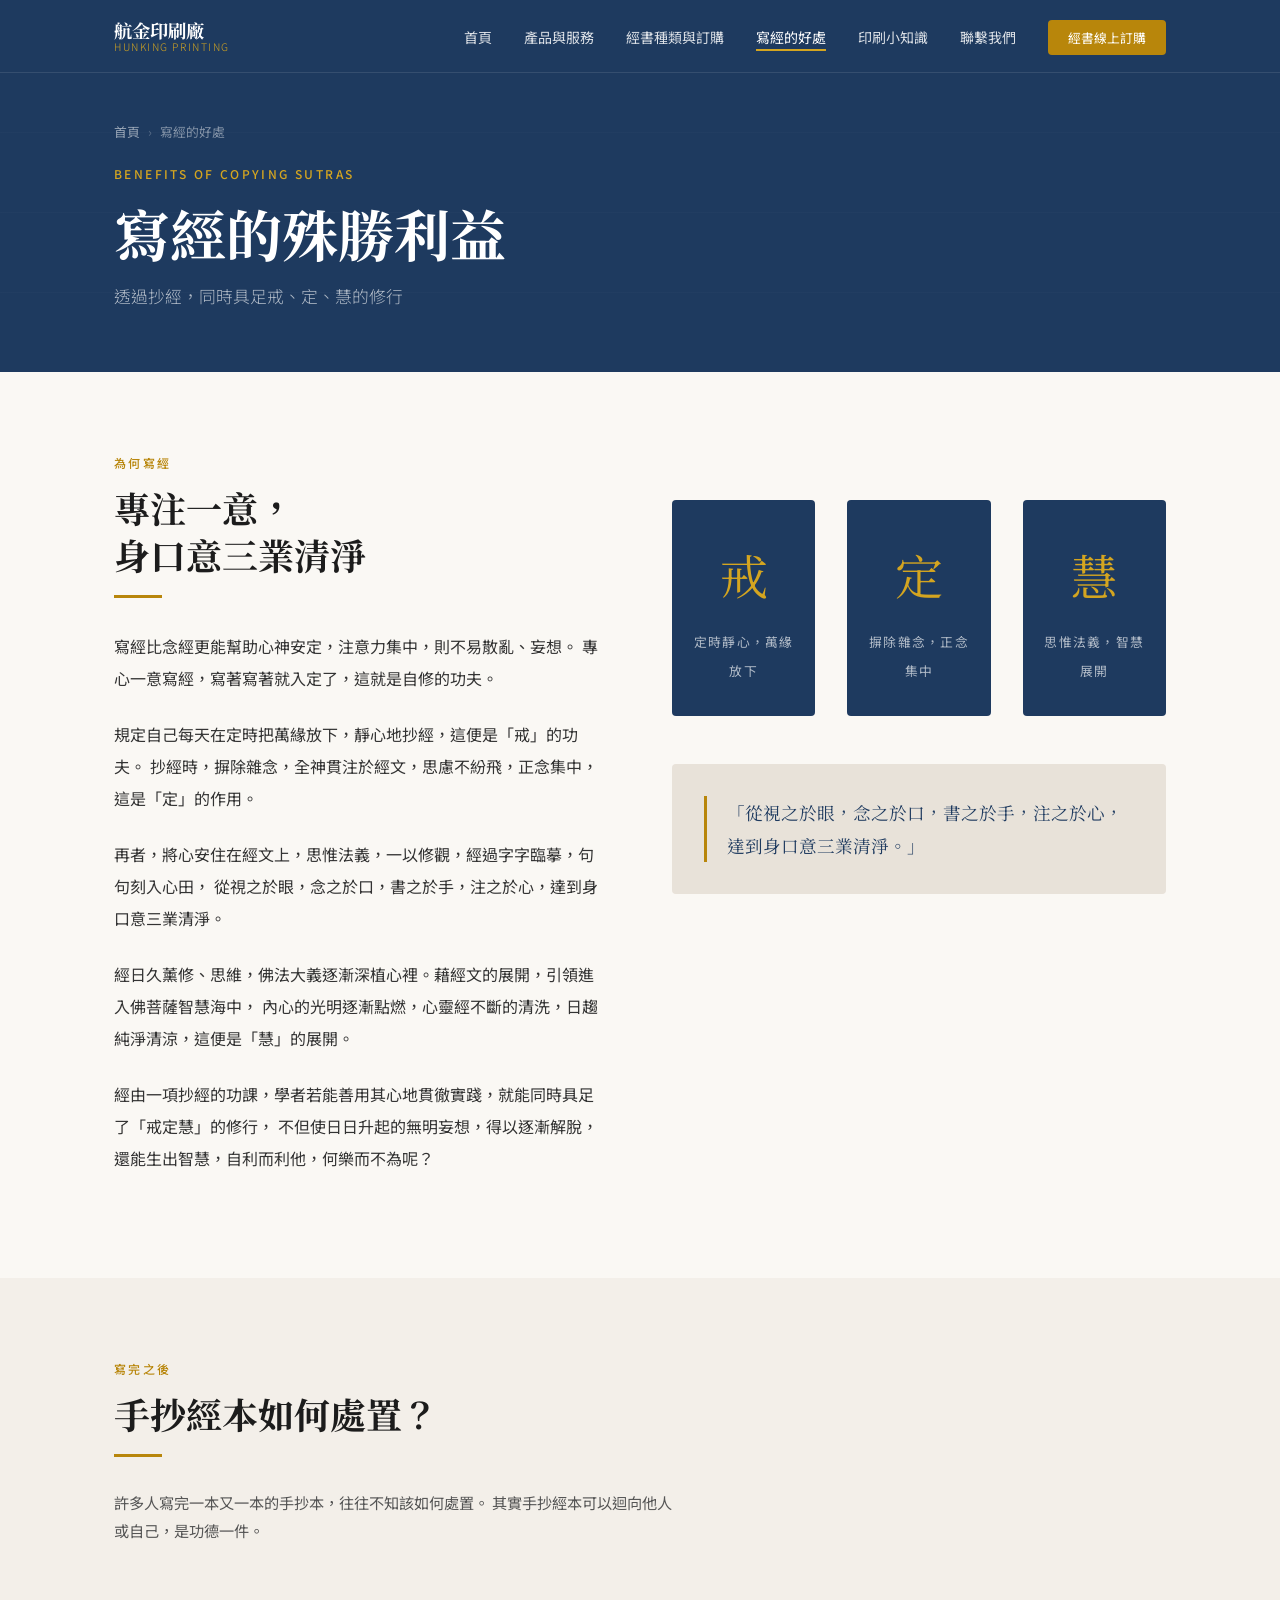
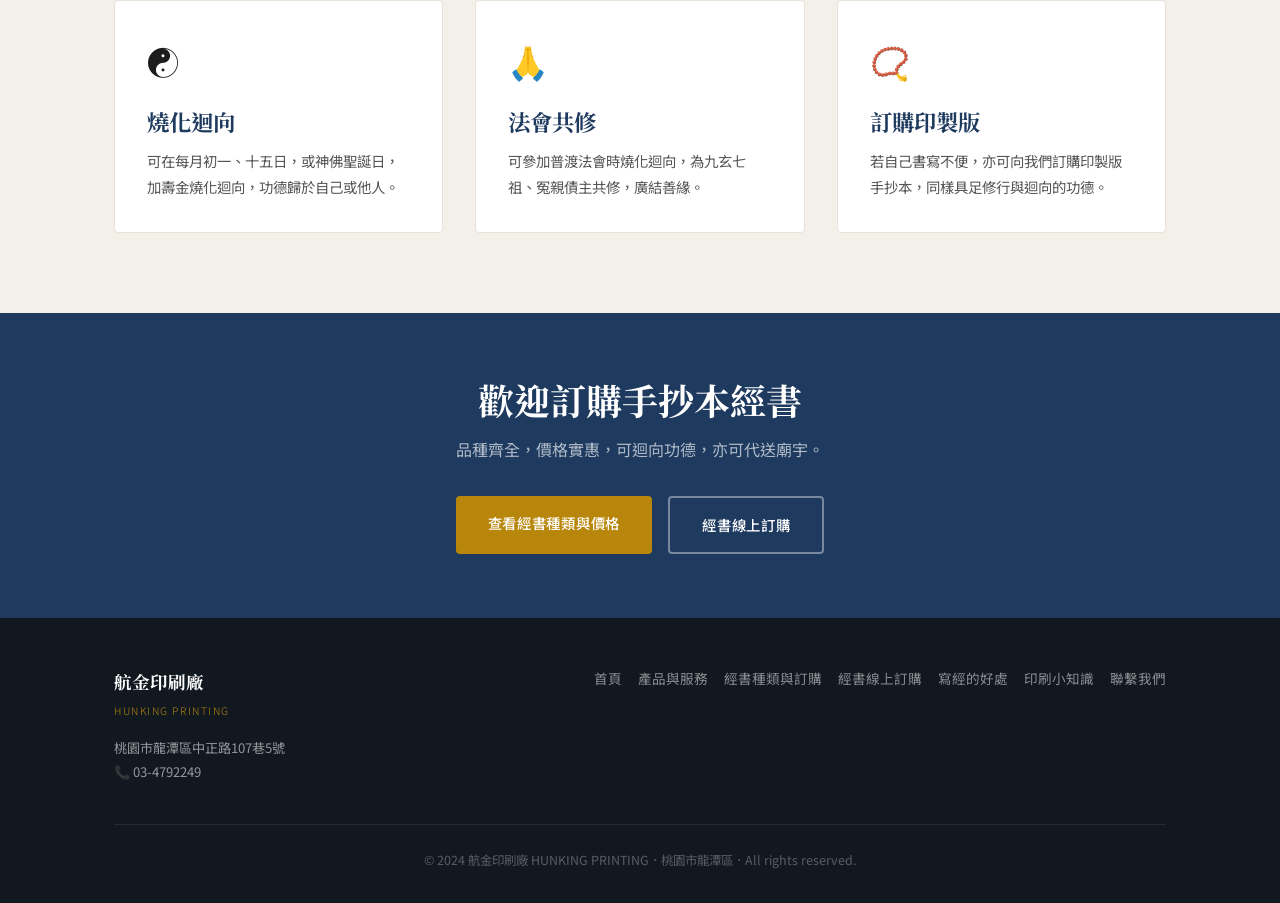
==== commit 6e92928e: "多項內容修正：新增服務項目、移除經書金額、全站改「經書線上訂購」等 1. service.html：新增「高解析掃描」「平面繪圖設計排版」「AI 圖轉檔印刷」三項服務；    經書印製說明更新為「封面" ====
--- a/benefit.html
+++ b/benefit.html
@@ -29,7 +29,7 @@
       <li><a href="benefit.html">寫經的好處</a></li>
       <li><a href="knowledge.html">印刷小知識</a></li>
       <li><a href="contact.html">聯繫我們</a></li>
-      <li class="nav-cta"><a href="order.html">線上訂購</a></li>
+      <li class="nav-cta"><a href="order.html">經書線上訂購</a></li>
     </ul>
     <button class="nav-toggle" aria-label="開啟選單"><span></span><span></span><span></span></button>
   </div>
@@ -37,7 +37,7 @@
 <div class="nav-mobile">
   <a href="index.html">首頁</a><a href="service.html">產品與服務</a><a href="sutra.html">經書種類與訂購</a>
   <a href="benefit.html">寫經的好處</a><a href="knowledge.html">印刷小知識</a>
-  <a href="contact.html">聯繫我們</a><a href="order.html">線上訂購</a>
+  <a href="contact.html">聯繫我們</a><a href="order.html">經書線上訂購</a>
 </div>
 
 <header class="page-hero">
@@ -147,7 +147,7 @@
     <p>品種齊全，價格實惠，可迴向功德，亦可代送廟宇。</p>
     <div style="display:flex;gap:16px;justify-content:center;flex-wrap:wrap;">
       <a href="sutra.html" class="btn btn-gold">查看經書種類與價格</a>
-      <a href="order.html" class="btn btn-outline" style="border-color:rgba(255,255,255,0.4);color:#fff;">線上訂購</a>
+      <a href="order.html" class="btn btn-outline" style="border-color:rgba(255,255,255,0.4);color:#fff;">經書線上訂購</a>
     </div>
   </div>
 </section>
@@ -161,7 +161,7 @@
       </div>
       <div class="footer-links">
         <a href="index.html">首頁</a><a href="service.html">產品與服務</a><a href="sutra.html">經書種類與訂購</a>
-        <a href="order.html">線上訂購</a><a href="benefit.html">寫經的好處</a><a href="knowledge.html">印刷小知識</a><a href="contact.html">聯繫我們</a>
+        <a href="order.html">經書線上訂購</a><a href="benefit.html">寫經的好處</a><a href="knowledge.html">印刷小知識</a><a href="contact.html">聯繫我們</a>
       </div>
     </div>
     <div class="footer-copy">&copy; 2024 航金印刷廠 HUNKING PRINTING．桃園市龍潭區．All rights reserved.</div>
